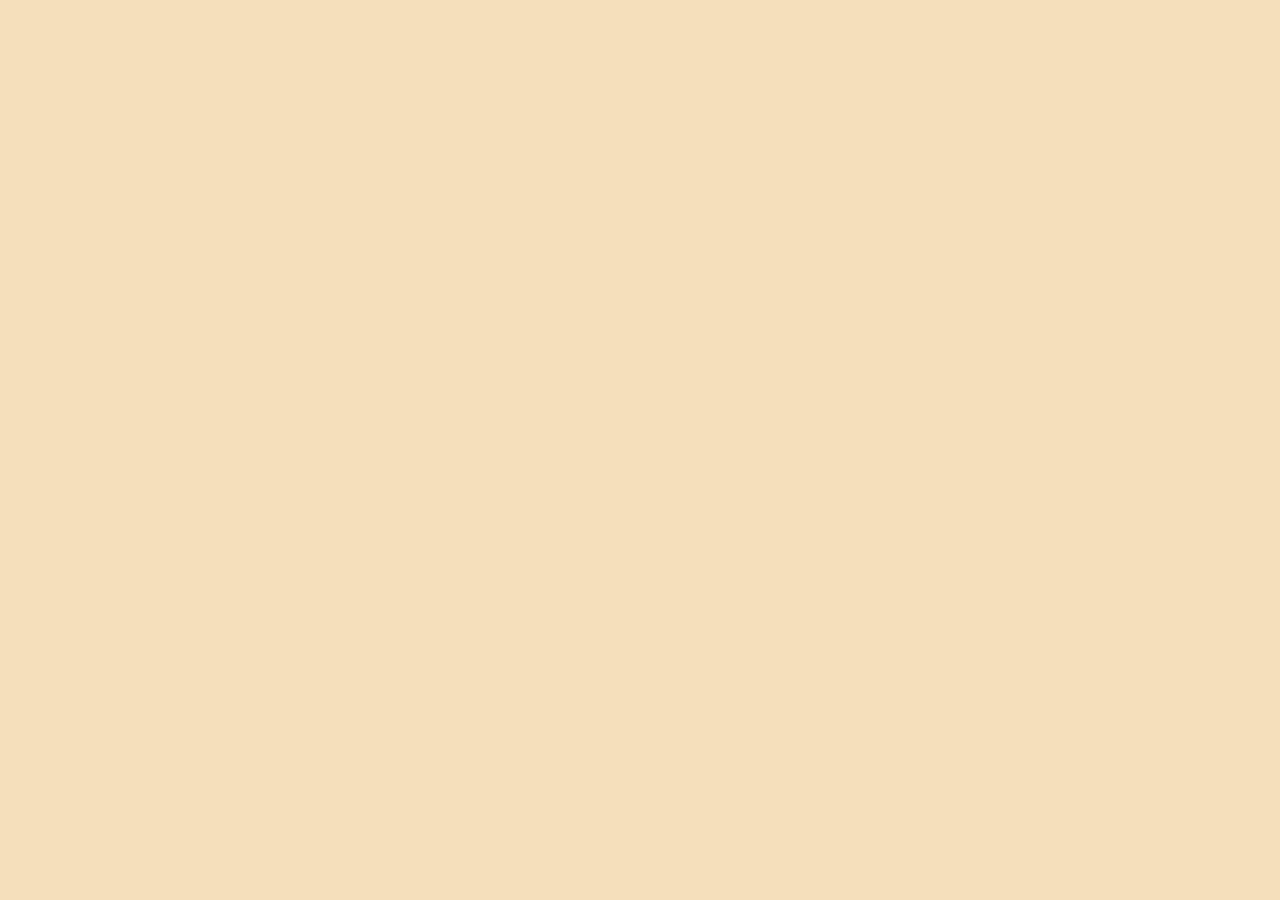
==== index.html @ bc9bb39b "Add files via upload Upload file" ====
<!DOCTYPE html>

<html>
    <head>
        <meta charset="utf-8">
        <meta http-equiv="X-UA-Compatible" content="IE=edge">
        <title></title>
        <meta name="description" content="">
        <meta name="viewport" content="width=device-width, initial-scale=1">
        <link rel="stylesheet" href="style.css">
    </head>
    <body>
        
        <script src="" async defer></script>
    </body>
</html>
---- style.css ----
:root {
  --ink: #001021;
  --accent: #F2542D;
  --neutral: #F5DFBB;
}

body {
  margin: 0;
  font-family: Arial, sans-serif;
  background: var(--neutral);
  color: var(--ink);
}

header {
  background: var(--ink);
  color: white;
  padding: 20px;
  text-align: center;
}

.logo img {
  width: 60px;
  height: auto;
}

.slogan {
  font-style: italic;
  color: var(--neutral);
}

nav {
  display: flex;
  justify-content: center;
  background: var(--accent);
}

nav a {
  color: white;
  padding: 14px 20px;
  text-decoration: none;
  font-weight: bold;
}

nav a:hover {
  background: var(--ink);
}

main {
  padding: 20px;
}

.image-placeholder {
  background: #ddd;
  height: 200px;
  margin: 15px 0;
border: 2px dashed #999;
}

form {
  display: flex;
  flex-direction: column;
  max-width: 400px;
}

input, textarea {
  margin-bottom: 10px;
  padding: 10px;
  border: 1px solid #ccc;
}

button {
  padding: 10px;
  background: var(--accent);
  color: white;
  border: none;
  cursor: pointer;
}

button:hover {
  background: var(--ink);
}

footer {
  text-align: center;
  padding: 15px;
  background: var(--ink);
  color: white;
  margin-top: 20px;
}

footer a {
  color: var(--accent);
  text-decoration: none;
}
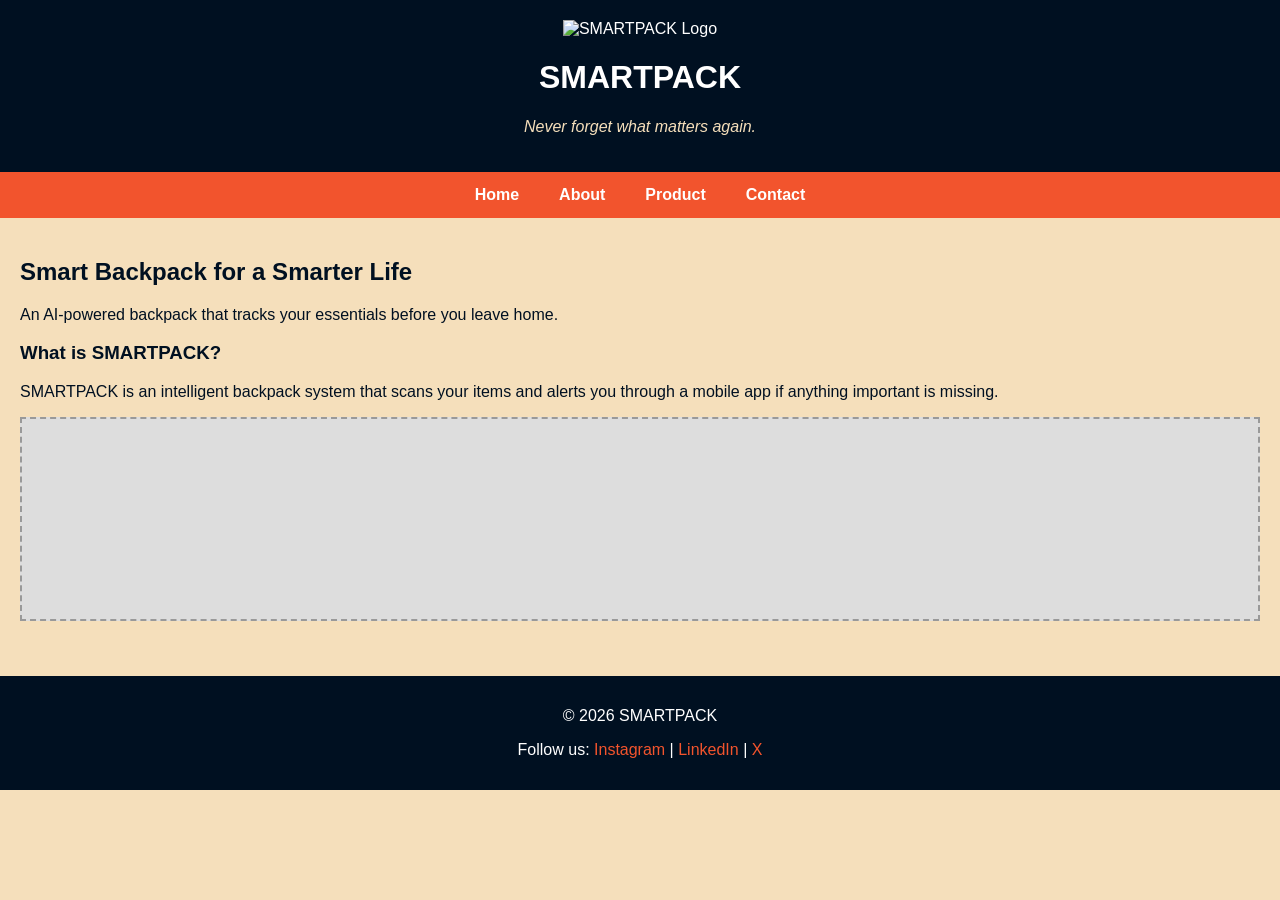
==== commit 2e258e32: "file changes" ====
--- a/index.html
+++ b/index.html
@@ -4,13 +4,51 @@
     <head>
         <meta charset="utf-8">
         <meta http-equiv="X-UA-Compatible" content="IE=edge">
-        <title></title>
+        <title>SMART PACK</title>
         <meta name="description" content="">
         <meta name="viewport" content="width=device-width, initial-scale=1">
         <link rel="stylesheet" href="style.css">
     </head>
     <body>
-        
+        <header>
+  <div class="logo">
+    <img src="logo.png" alt="SMARTPACK Logo">
+    <h1>SMARTPACK</h1>
+  </div>
+  <p class="slogan">Never forget what matters again.</p>
+</header>
+
+<nav>
+  <a href="index.html">Home</a>
+  <a href="about.html">About</a>
+  <a href="product.html">Product</a>
+  <a href="contact.html">Contact</a>
+</nav>
+
+<main>
+  <section class="hero">
+    <h2>Smart Backpack for a Smarter Life</h2>
+    <p>An AI-powered backpack that tracks your essentials before you leave home.</p>
+  </section>
+
+  <section class="preview">
+    <h3>What is SMARTPACK?</h3>
+    <p>
+      SMARTPACK is an intelligent backpack system that scans your items and alerts you through a mobile app if anything important is missing.
+    </p>
+    <div class="image-placeholder"></div>
+  </section>
+</main>
+
+<footer>
+  <p>© 2026 SMARTPACK</p>
+  <p>
+    Follow us:
+    <a href="#">Instagram</a> |
+    <a href="#">LinkedIn</a> |
+    <a href="#">X</a>
+  </p>
+</footer>
         <script src="" async defer></script>
     </body>
 </html>
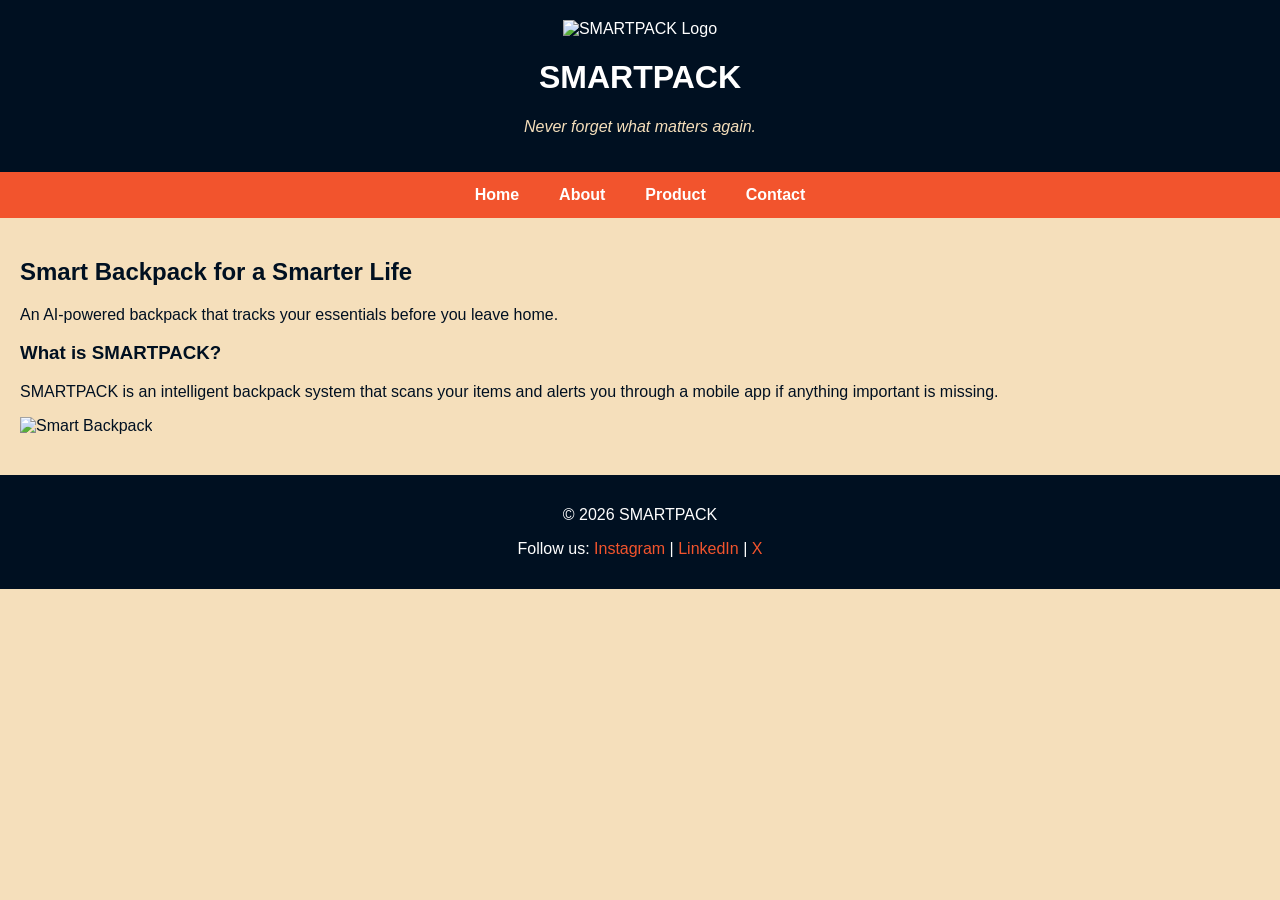
==== commit 571f5401: "image" ====
--- a/index.html
+++ b/index.html
@@ -36,7 +36,9 @@
     <p>
       SMARTPACK is an intelligent backpack system that scans your items and alerts you through a mobile app if anything important is missing.
     </p>
-    <div class="image-placeholder"></div>
+ <img src="https://images.pexels.com/photos/17491913/pexels-photo-17491913.jpeg" width="500" height="700" alt="Smart Backpack" class="product-image">
+</a>
+
   </section>
 </main>
 
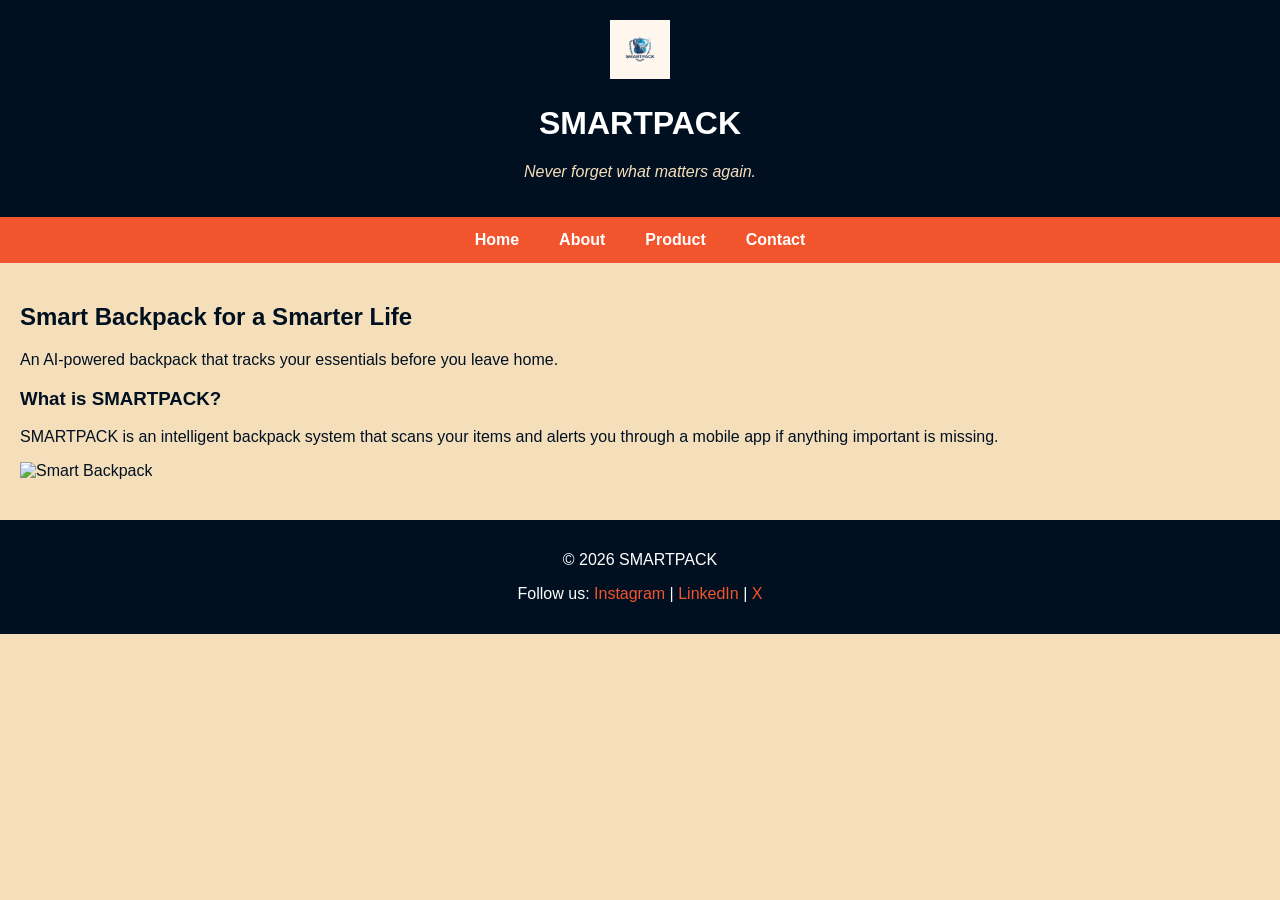
==== commit 10164b06: "image" ====
--- a/index.html
+++ b/index.html
@@ -12,7 +12,7 @@
     <body>
         <header>
   <div class="logo">
-    <img src="logo.png" alt="SMARTPACK Logo">
+    <img src="/logo.png.png" alt="SMARTPACK Logo">
     <h1>SMARTPACK</h1>
   </div>
   <p class="slogan">Never forget what matters again.</p>
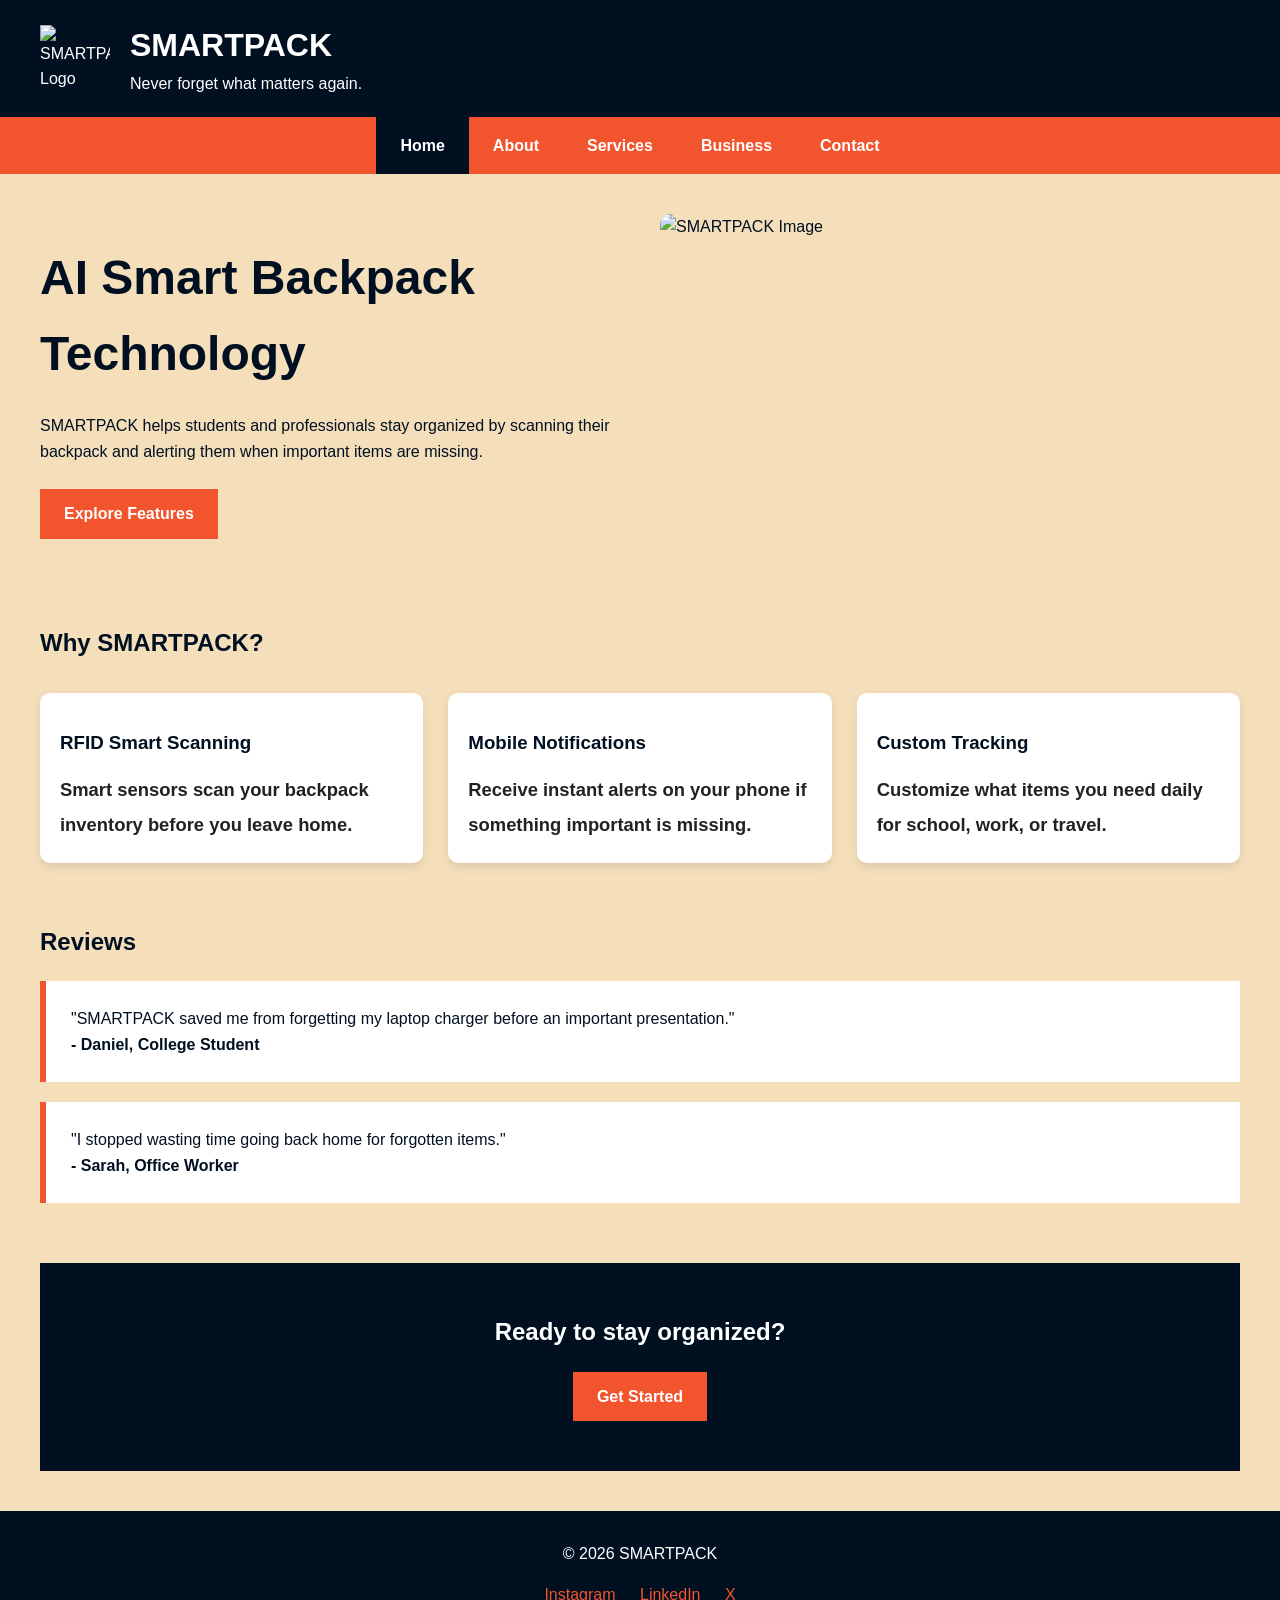
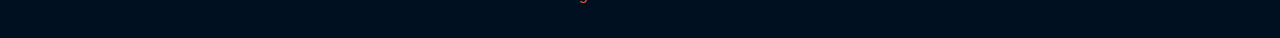
==== commit 44e4b15c: "Add files via upload" ====
--- a/index.html
+++ b/index.html
@@ -1,56 +1,117 @@
-<!DOCTYPE html>
-
-<html>
-    <head>
-        <meta charset="utf-8">
-        <meta http-equiv="X-UA-Compatible" content="IE=edge">
-        <title>SMART PACK</title>
-        <meta name="description" content="">
-        <meta name="viewport" content="width=device-width, initial-scale=1">
-        <link rel="stylesheet" href="style.css">
-    </head>
-    <body>
-        <header>
-  <div class="logo">
-    <img src="/logo.png.png" alt="SMARTPACK Logo">
-    <h1>SMARTPACK</h1>
-  </div>
-  <p class="slogan">Never forget what matters again.</p>
-</header>
-
-<nav>
-  <a href="index.html">Home</a>
-  <a href="about.html">About</a>
-  <a href="product.html">Product</a>
-  <a href="contact.html">Contact</a>
-</nav>
-
-<main>
-  <section class="hero">
-    <h2>Smart Backpack for a Smarter Life</h2>
-    <p>An AI-powered backpack that tracks your essentials before you leave home.</p>
-  </section>
-
-  <section class="preview">
-    <h3>What is SMARTPACK?</h3>
-    <p>
-      SMARTPACK is an intelligent backpack system that scans your items and alerts you through a mobile app if anything important is missing.
-    </p>
- <img src="https://images.pexels.com/photos/17491913/pexels-photo-17491913.jpeg" width="500" height="700" alt="Smart Backpack" class="product-image">
-</a>
-
-  </section>
-</main>
-
-<footer>
-  <p>© 2026 SMARTPACK</p>
-  <p>
-    Follow us:
-    <a href="#">Instagram</a> |
-    <a href="#">LinkedIn</a> |
-    <a href="#">X</a>
-  </p>
-</footer>
-        <script src="" async defer></script>
-    </body>
+<!DOCTYPE html>
+<html lang="en">
+<head>
+  <meta charset="UTF-8">
+  <meta name="viewport" content="width=device-width, initial-scale=1.0">
+  <title>SMARTPACK | Home</title>
+  <link rel="stylesheet" href="style.css">
+</head>
+<body>
+
+<header>
+  <div class="logo-section">
+    <img src="/pic/logo.png" alt="SMARTPACK Logo" class="logo">
+    <div>
+      <h1>SMARTPACK</h1>
+      <p>Never forget what matters again.</p>
+    </div>
+  </div>
+</header>
+
+<nav>
+  <a href="index.html" class="active">Home</a>
+  <a href="about.html">About</a>
+  <a href="services.html">Services</a>
+  <a href="business.html">Business</a>
+  <a href="contact.html">Contact</a>
+</nav>
+
+<main>
+
+<section class="hero">
+  <div class="hero-text">
+    <h2>AI Smart Backpack Technology</h2>
+    <p>
+      SMARTPACK helps students and professionals stay organized by scanning
+      their backpack and alerting them when important items are missing.
+    </p>
+
+    <a href="services.html" class="btn">Explore Features</a>
+  </div>
+
+  <div class="bagimg">
+    <img src="/pic/Bag1.png" alt="SMARTPACK Image" class="bagimg">
+  </div>
+
+  </div>
+</section>
+
+<section class="features">
+  <h2>Why SMARTPACK?</h2>
+
+  <div class="card-container">
+
+    <article class="card">
+     
+      <h3>RFID Smart Scanning</h3>
+      <p>
+        Smart sensors scan your backpack inventory before you leave home.
+      </p>
+    </article>
+
+    <article class="card">
+   
+      <h3>Mobile Notifications</h3>
+      <p>
+        Receive instant alerts on your phone if something important is missing.
+      </p>
+    </article>
+
+    <article class="card">
+  
+      <h3>Custom Tracking</h3>
+      <p>
+        Customize what items you need daily for school, work, or travel.
+      </p>
+    </article>
+
+  </div>
+</section>
+
+<section class="testimonial-section">
+  <h2>Reviews</h2>
+
+  <div class="testimonial">
+    <p>
+      "SMARTPACK saved me from forgetting my laptop charger before an important presentation."
+    </p>
+    <h4>- Daniel, College Student</h4>
+  </div>
+
+  <div class="testimonial">
+    <p>
+      "I stopped wasting time going back home for forgotten items."
+    </p>
+    <h4>- Sarah, Office Worker</h4>
+  </div>
+</section>
+
+<section class="cta-strip">
+  <h2>Ready to stay organized?</h2>
+  <a href="contact.html" class="btn">Get Started</a>
+</section>
+
+</main>
+
+<footer>
+  <p>© 2026 SMARTPACK</p>
+
+  <div class="footer-links">
+    <a href="#">Instagram</a>
+    <a href="#">LinkedIn</a>
+    <a href="#">X</a>
+  </div>
+</footer>
+
+</body>
 </html>
--- a/style.css
+++ b/style.css
@@ -1,95 +1,257 @@
-:root {
-  --ink: #001021;
-  --accent: #F2542D;
-  --neutral: #F5DFBB;
-}
-
-body {
-  margin: 0;
-  font-family: Arial, sans-serif;
-  background: var(--neutral);
-  color: var(--ink);
-}
-
-header {
-  background: var(--ink);
-  color: white;
-  padding: 20px;
-  text-align: center;
-}
-
-.logo img {
-  width: 60px;
-  height: auto;
-}
-
-.slogan {
-  font-style: italic;
-  color: var(--neutral);
-}
-
-nav {
-  display: flex;
-  justify-content: center;
-  background: var(--accent);
-}
-
-nav a {
-  color: white;
-  padding: 14px 20px;
-  text-decoration: none;
-  font-weight: bold;
-}
-
-nav a:hover {
-  background: var(--ink);
-}
-
-main {
-  padding: 20px;
-}
-
-.image-placeholder {
-  background: #ddd;
-  height: 200px;
-  margin: 15px 0;
-border: 2px dashed #999;
-}
-
-form {
-  display: flex;
-  flex-direction: column;
-  max-width: 400px;
-}
-
-input, textarea {
-  margin-bottom: 10px;
-  padding: 10px;
-  border: 1px solid #ccc;
-}
-
-button {
-  padding: 10px;
-  background: var(--accent);
-  color: white;
-  border: none;
-  cursor: pointer;
-}
-
-button:hover {
-  background: var(--ink);
-}
-
-footer {
-  text-align: center;
-  padding: 15px;
-  background: var(--ink);
-  color: white;
-  margin-top: 20px;
-}
-
-footer a {
-  color: var(--accent);
-  text-decoration: none;
-}
-
+:root{
+  --ink:#001021;
+  --accent:#F2542D;
+  --neutral:#F5DFBB;
+}
+
+*{
+  margin:0;
+  padding:0;
+  box-sizing:border-box;
+}
+
+body{
+  font-family:Arial, sans-serif;
+  background:var(--neutral);
+  color:var(--ink);
+  line-height:1.6;
+}
+
+header{
+  background:var(--ink);
+  color:white;
+  padding:20px 40px;
+}
+
+.logo-section{
+  display:flex;
+  align-items:center;
+  gap:20px;
+}
+
+.logo{
+  width:70px;
+}
+
+nav{
+  background:var(--accent);
+  display:flex;
+  justify-content:center;
+  flex-wrap:wrap;
+}
+
+nav a{
+  color:white;
+  text-decoration:none;
+  padding:16px 24px;
+  font-weight:bold;
+  transition:0.3s;
+}
+
+nav a:hover,
+.active{
+  background:var(--ink);
+}
+
+main{
+  padding:40px;
+}
+
+.hero{
+  display:grid;
+  grid-template-columns:1fr 1fr;
+  gap:40px;
+  align-items:center;
+  margin-bottom:60px;
+}
+
+.hero h2{
+  font-size:3rem;
+  margin-bottom:20px;
+}
+
+.hero p{
+  margin-bottom:25px;
+}
+
+.btn{
+  display:inline-block;
+  background:var(--accent);
+  color:white;
+  padding:12px 24px;
+  text-decoration:none;
+  font-weight:bold;
+  border:none;
+  cursor:pointer;
+}
+
+.btn:hover{
+  background:var(--ink);
+}
+
+.card-container{
+  display:grid;
+  grid-template-columns:repeat(auto-fit,minmax(250px,1fr));
+  gap:25px;
+  margin-top:30px;
+}
+
+.card{
+  background:white;
+  padding:20px;
+  border-radius:10px;
+  box-shadow:0 4px 10px rgba(0,0,0,0.1);
+}
+
+.card h3{
+  margin:15px 0;
+}
+
+.card img{
+  width:100%;
+  height:180px;
+  object-fit:cover;
+  border-radius:8px;
+}
+
+.bagimg{
+  width:100%;
+  height:350px;
+  object-fit:cover;
+  border-radius:10px;
+}
+
+.map-img{
+  width:100%;
+  height:250px;
+  object-fit:cover;
+  margin-top:20px;
+  border-radius:10px;
+}
+
+.features,
+.testimonial-section,
+.values-section,
+.faq-section{
+  margin-bottom:60px;
+}
+
+.testimonial{
+  background:white;
+  padding:25px;
+  margin-top:20px;
+  border-left:6px solid var(--accent);
+}
+
+.cta-strip{
+  background:var(--ink);
+  color:white;
+  text-align:center;
+  padding:50px 20px;
+}
+
+.cta-strip h2{
+  margin-bottom:20px;
+}
+
+.page-header{
+  margin-bottom:50px;
+}
+
+.about-grid,
+.business-grid,
+.contact-grid{
+  display:grid;
+  grid-template-columns:1fr 1fr;
+  gap:40px;
+  margin-bottom:60px;
+}
+
+form{
+  display:flex;
+  flex-direction:column;
+  gap:15px;
+}
+
+input,
+textarea,
+select{
+  padding:12px;
+  border:1px solid #999;
+}
+
+button{
+  padding:12px;
+  border:none;
+  background:var(--accent);
+  color:white;
+  font-weight:bold;
+  cursor:pointer;
+}
+
+button:hover{
+  background:var(--ink);
+}
+
+.info-box,
+.contact-info{
+  background:white;
+  padding:25px;
+}
+
+
+
+details{
+  background:white;
+  padding:20px;
+  margin-top:15px;
+}
+
+summary{
+  font-weight:bold;
+  cursor:pointer;
+}
+
+footer{
+  background:var(--ink);
+  color:white;
+  text-align:center;
+  padding:30px;
+}
+
+.footer-links{
+  margin-top:15px;
+}
+
+.footer-links a{
+  color:var(--accent);
+  text-decoration:none;
+  margin:0 10px;
+}
+
+@media(max-width:900px){
+
+  .hero,
+  .about-grid,
+  .business-grid,
+  .contact-grid{
+    grid-template-columns:1fr;
+  }
+
+  .hero h2{
+    font-size:2.2rem;
+  }
+
+  main{
+    padding:20px;
+  }
+
+}
+.about-grid p,
+.page-header p,
+.card p{
+  font-size:1.15rem;
+  font-weight:600;
+  color:#222;
+  line-height:1.9;
+}
